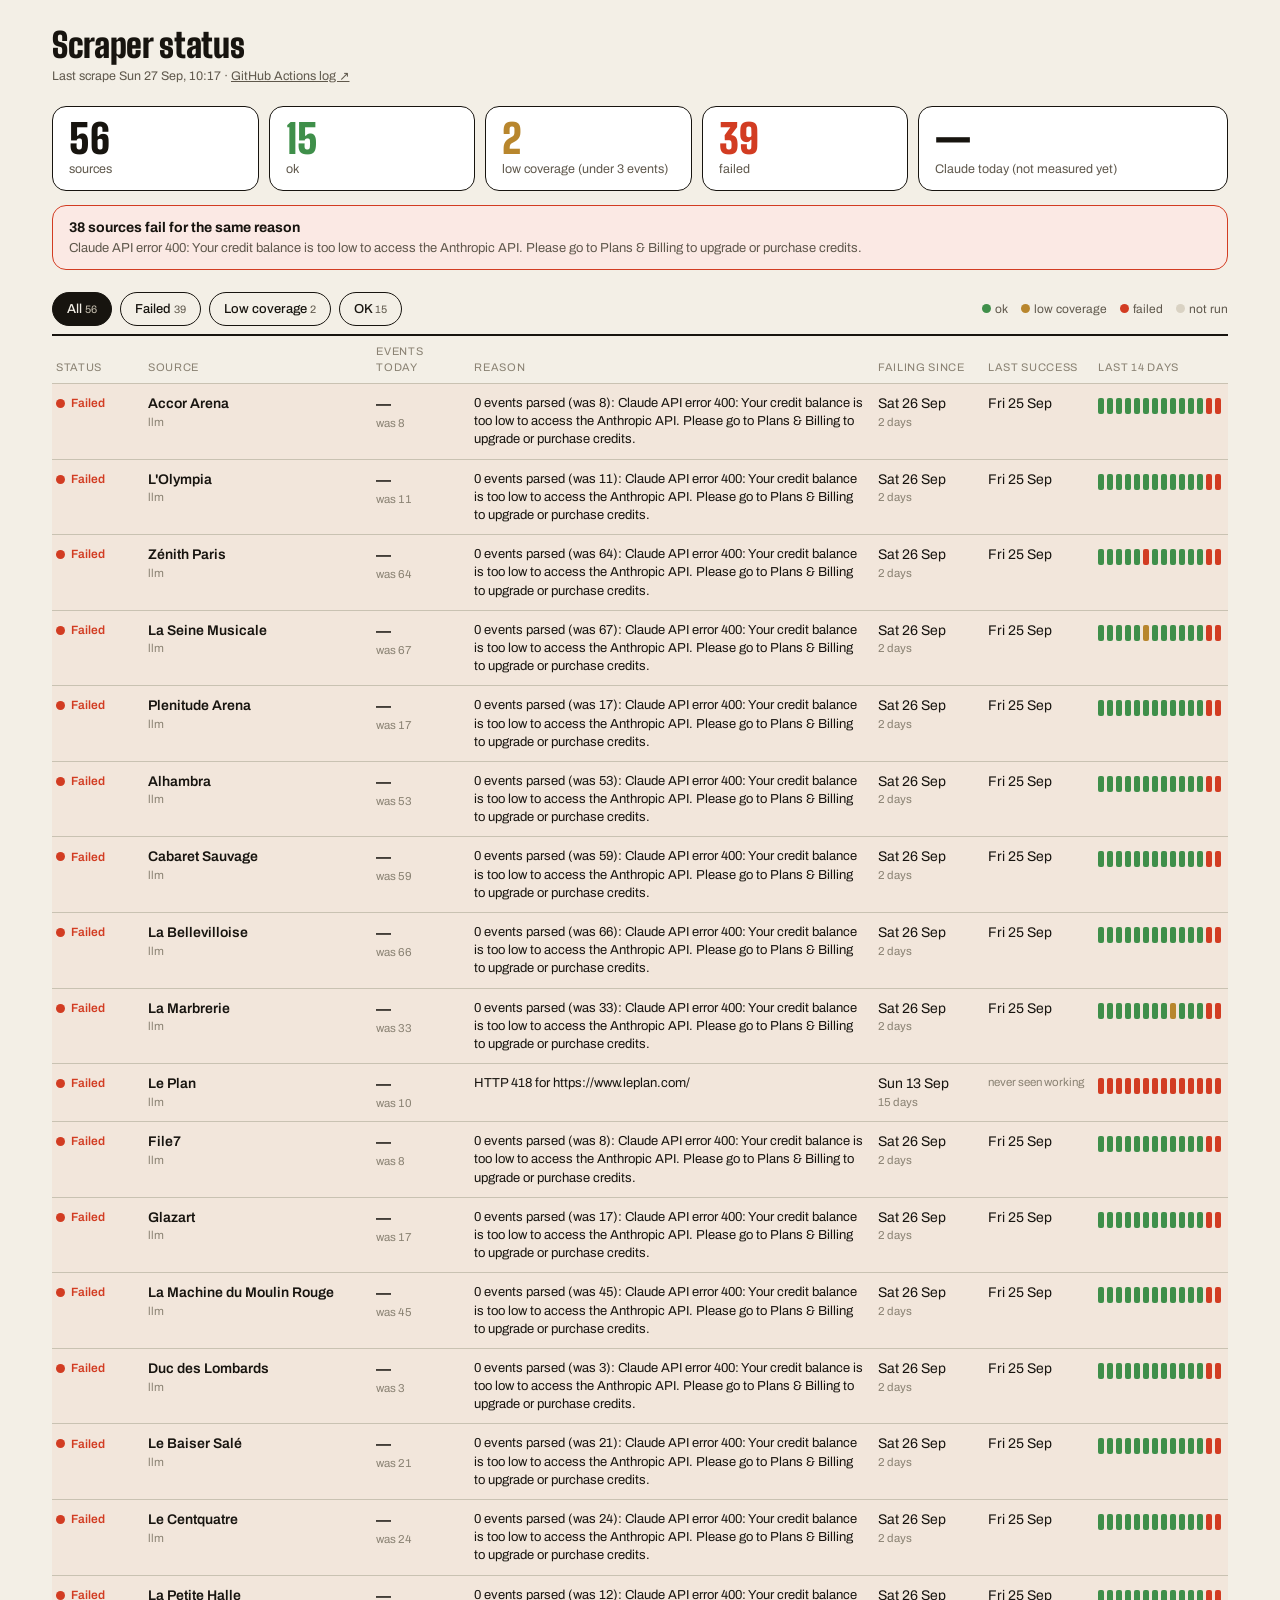
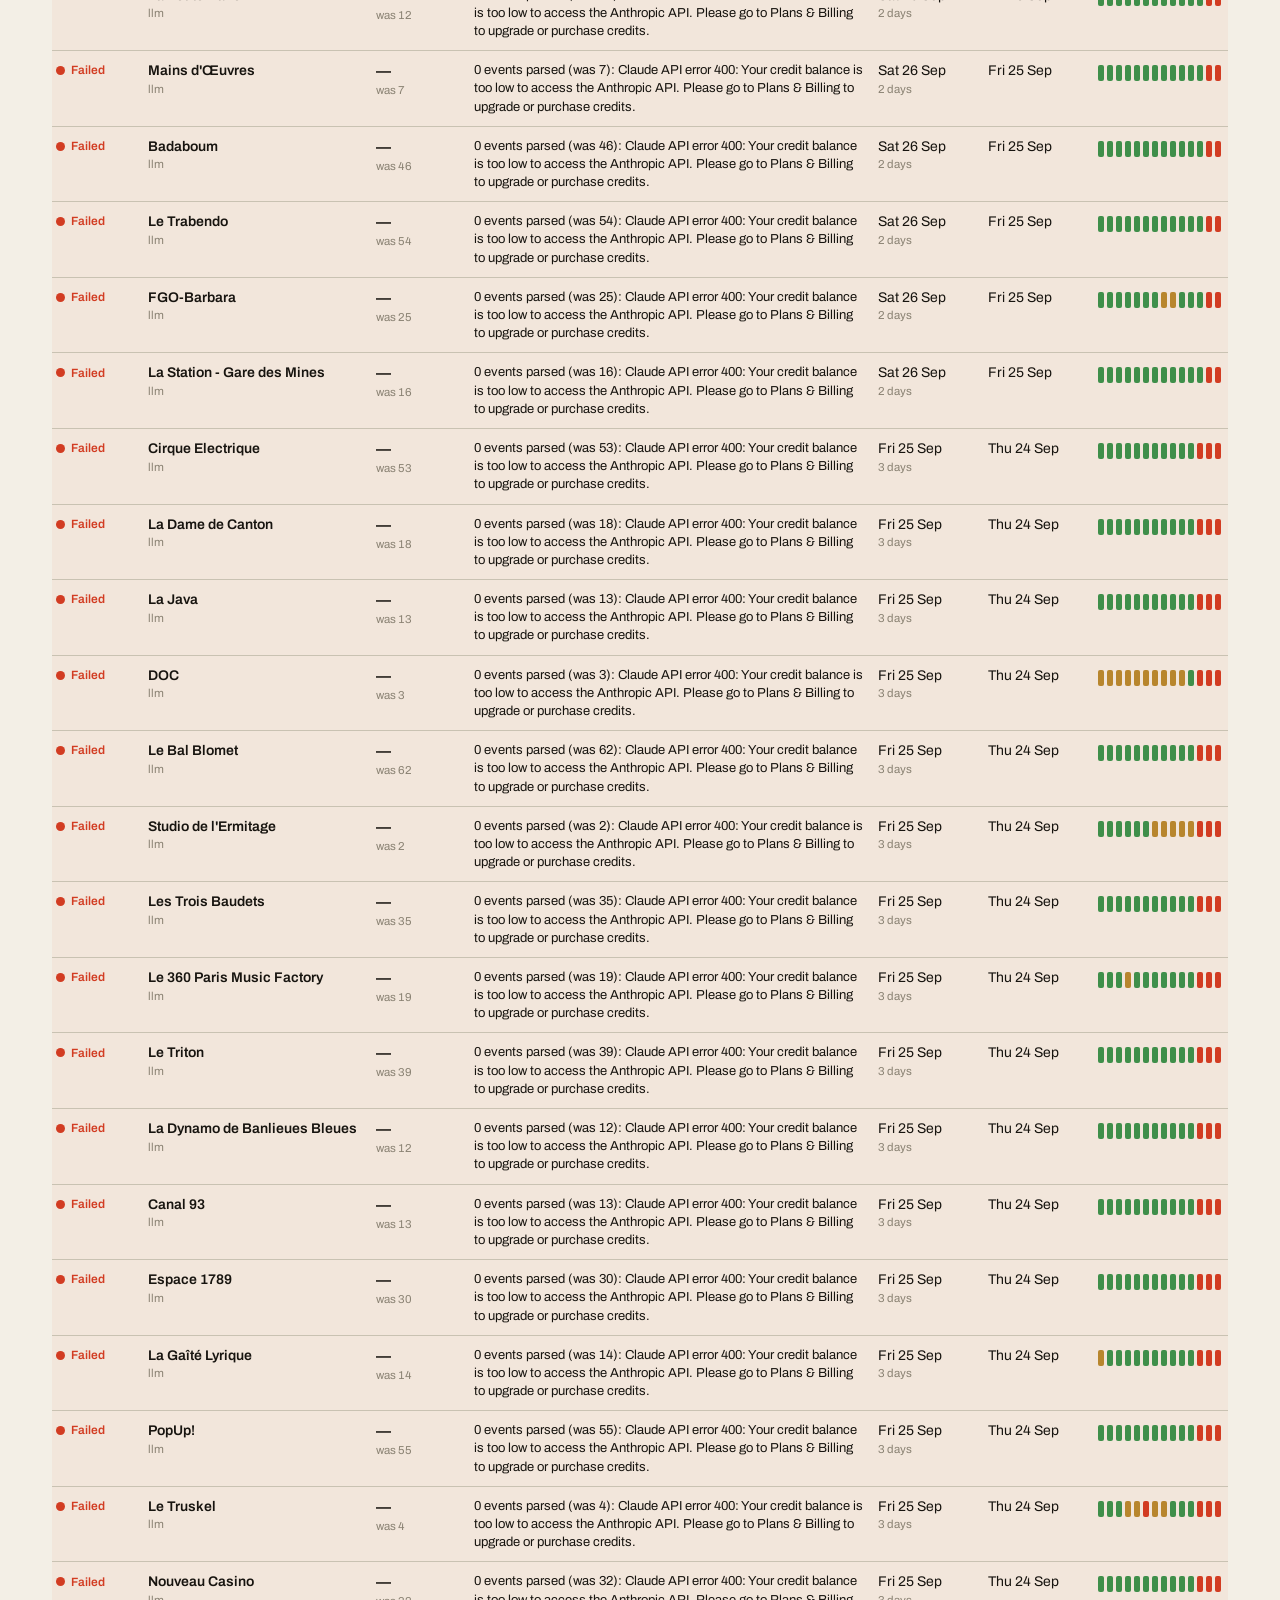
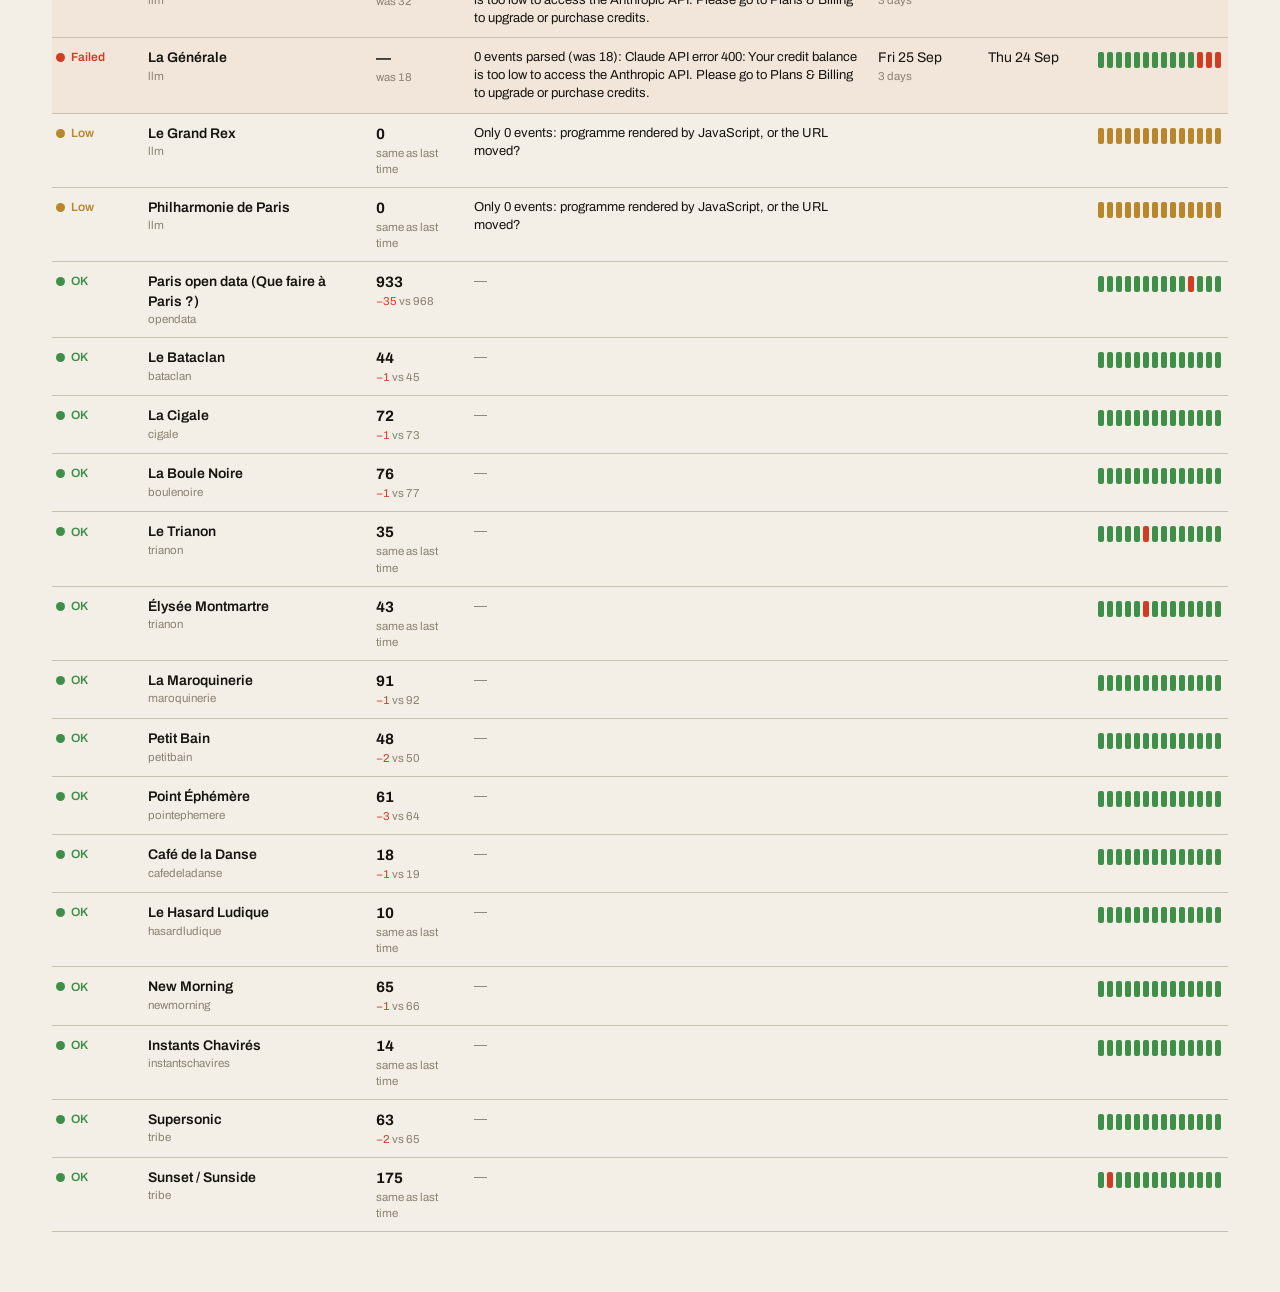
==== web/status/index.html @ c2351238 "Status page moves to /status/, with no link to or from the programme Co-Authored-By: Claude Fable 5." ====
<!doctype html>
<html lang="en">
<head>
<meta charset="utf-8">
<meta name="viewport" content="width=device-width, initial-scale=1">
<meta name="robots" content="noindex">
<title>Scraper status</title>
<link rel="preconnect" href="https://fonts.googleapis.com">
<link rel="preconnect" href="https://fonts.gstatic.com" crossorigin>
<link href="https://fonts.googleapis.com/css2?family=Big+Shoulders+Display:wght@500;700;900&family=Archivo:wdth,wght@75..100,400;75..100,500;75..100,600;75..100,700&display=swap" rel="stylesheet">
<link rel="stylesheet" href="status.css?v=2">
</head>
<body>
<header class="top">
  <h1>Scraper status</h1>
  <p class="meta" id="meta">Loading…</p>
</header>
<main>
  <section class="tiles" id="tiles"></section>
  <div id="cause"></div>
  <div class="bar">
    <div class="filters" id="filters" role="group" aria-label="Filter the sources"></div>
    <span class="legend"><i class="dot ok"></i>ok <i class="dot low"></i>low coverage <i class="dot failed"></i>failed <i class="dot none"></i>not run</span>
  </div>
  <div class="rows" id="rows"></div>
  <section id="fixes"></section>
</main>
<script src="status.js?v=2"></script>
</body>
</html>
---- web/status/status.css ----
/* Scraper status page (REM-45): the paper and ink of the programme, one row per source. */
:root {
  --paper: #f3efe6; --paper2: #ece2d4; --white: #fff;
  --ink: #17140f; --muted: #5f584c; --faint: #8a8273; --line: #c9c2b2;
  --ok: #3f8f4a; --low: #b8862d; --failed: #d23c22; --none: #d9d2c3;
  --display: "Big Shoulders Display", "Arial Narrow", Impact, sans-serif;
  --body: Archivo, system-ui, -apple-system, "Segoe UI", sans-serif;
}
* { box-sizing: border-box; }
html, body { margin: 0; background: var(--paper); color: var(--ink); font: 14px/1.4 var(--body); }
a { color: inherit; }
button { font: inherit; color: inherit; cursor: pointer; }
:focus-visible { outline: 2px solid var(--low); outline-offset: 2px; }
.top, main { max-width: 1240px; margin: 0 auto; padding: 0 32px; }
.top { padding-top: 22px; }
h1 { margin: 6px 0 0; font-family: var(--display); font-weight: 900; font-size: 34px; line-height: 1; letter-spacing: -.01em; }
.meta { margin: 6px 0 0; color: var(--muted); font-size: 12.5px; }
main { padding-bottom: 60px; }

.tiles { display: grid; grid-template-columns: repeat(4, minmax(0, 1fr)) minmax(0, 1.5fr); gap: 10px; margin-top: 20px; }
.tile { border: 1.5px solid var(--ink); border-radius: 14px; padding: 12px 16px; background: var(--white); }
.tile b { display: block; font-family: var(--display); font-weight: 900; font-size: 40px; line-height: 1; }
.tile span { font-size: 12.5px; color: var(--muted); }
.tile.failed b { color: var(--failed); }
.tile.low b { color: var(--low); }
.tile.ok b { color: var(--ok); }
.tile.cost { position: relative; }
.tile small { display: block; font-size: 11.5px; color: var(--faint); overflow-wrap: anywhere; }
.bars { position: absolute; right: 14px; top: 14px; display: flex; align-items: flex-end; gap: 2px; height: 26px; }
.bars i { width: 5px; border-radius: 1.5px; background: var(--ink); }
.bars i.none { height: 2px; background: var(--none); }

.cause { margin-top: 14px; padding: 12px 16px; border-radius: 14px; border: 1.5px solid var(--failed); background: #fbe9e4; }
.cause b { display: block; }
.cause span { color: var(--muted); font-size: 13px; overflow-wrap: anywhere; }

.bar { display: flex; align-items: center; justify-content: space-between; gap: 10px 20px; flex-wrap: wrap; margin: 22px 0 8px; }
.filters { display: flex; gap: 8px; flex-wrap: wrap; }
.filters button { height: 34px; padding: 0 14px; border-radius: 999px; border: 1.5px solid var(--ink); background: none; font-weight: 500; font-size: 13px; white-space: nowrap; }
.filters button small { color: var(--muted); font-weight: 400; }
.filters button[aria-pressed="true"] { background: var(--ink); color: var(--paper); }
.filters button[aria-pressed="true"] small { color: var(--line); }
.legend { font-size: 12px; color: var(--muted); white-space: nowrap; }
.legend .dot { margin: 0 4px 0 10px; }
.dot { display: inline-block; width: 9px; height: 9px; border-radius: 50%; background: var(--none); vertical-align: baseline; }
.dot.ok { background: var(--ok); } .dot.low { background: var(--low); } .dot.failed { background: var(--failed); }

/* one grid per row so the phone can restack the cells */
.rows { border-top: 2px solid var(--ink); }
.row, .head { display: grid; grid-template-columns: 78px minmax(130px, 1.1fr) 84px minmax(160px, 2fr) 96px 96px 126px; gap: 4px 14px; align-items: start; padding: 10px 4px; border-bottom: 1px solid var(--line); }
.head { font-size: 11px; text-transform: uppercase; letter-spacing: .06em; color: var(--faint); padding: 8px 4px; align-items: end; }
.row.failed { background: rgba(210, 60, 34, .05); }
.badge { display: inline-flex; align-items: center; gap: 6px; font-size: 12px; font-weight: 600; white-space: nowrap; }
.badge.failed { color: var(--failed); } .badge.low { color: var(--low); } .badge.ok { color: var(--ok); }
.src a { font-weight: 600; text-decoration: none; }
.src a:hover { text-decoration: underline; }
.src small, .cell small { display: block; color: var(--faint); font-size: 11.5px; }
.num { font-variant-numeric: tabular-nums; }
.num b { font-size: 15px; }
.down { color: var(--failed); } .up { color: var(--ok); }
.why { color: var(--ink); font-size: 13px; overflow-wrap: anywhere; }
.why.none { color: var(--faint); }
.days { display: flex; gap: 3px; align-items: center; padding-top: 4px; }
.days i { flex: none; width: 6px; height: 16px; border-radius: 2px; background: var(--none); }
.days i.ok { background: var(--ok); } .days i.low { background: var(--low); } .days i.failed { background: var(--failed); }
.empty { padding: 30px 4px; color: var(--muted); }
.lab { display: none; }

#fixes h2 { margin: 34px 0 8px; font-family: var(--display); font-weight: 900; font-size: 24px; }
.fix { padding: 10px 4px; border-top: 1px solid var(--line); font-size: 13px; }
.fix small { color: var(--muted); }

@media (max-width: 860px) {
  .top, main { padding-left: 16px; padding-right: 16px; }
  .tiles { grid-template-columns: repeat(2, minmax(0, 1fr)); }
  .tile.cost { grid-column: 1 / -1; }
  .tile b { font-size: 32px; }
  .legend { display: none; }
  .head { display: none; }
  .row { grid-template-columns: 1fr auto; gap: 4px 12px; padding: 12px 2px; }
  .row .st { grid-column: 2; grid-row: 1; text-align: right; }
  .row .src { grid-column: 1; grid-row: 1; min-width: 0; }
  .row .why { grid-column: 1 / -1; }
  .row .why.none { display: none; }
  .row .num, .row .since, .row .last { grid-column: 1 / -1; display: flex; gap: 6px; align-items: baseline; font-size: 12.5px; }
  .row .since:empty, .row .last:empty { display: none; }
  .row .cell small { display: inline; }
  .row .src small { display: block; }
  .row .days { grid-column: 1 / -1; }
  .lab { display: inline; color: var(--faint); font-size: 11.5px; min-width: 92px; }
  .num b { font-size: 13px; }
}
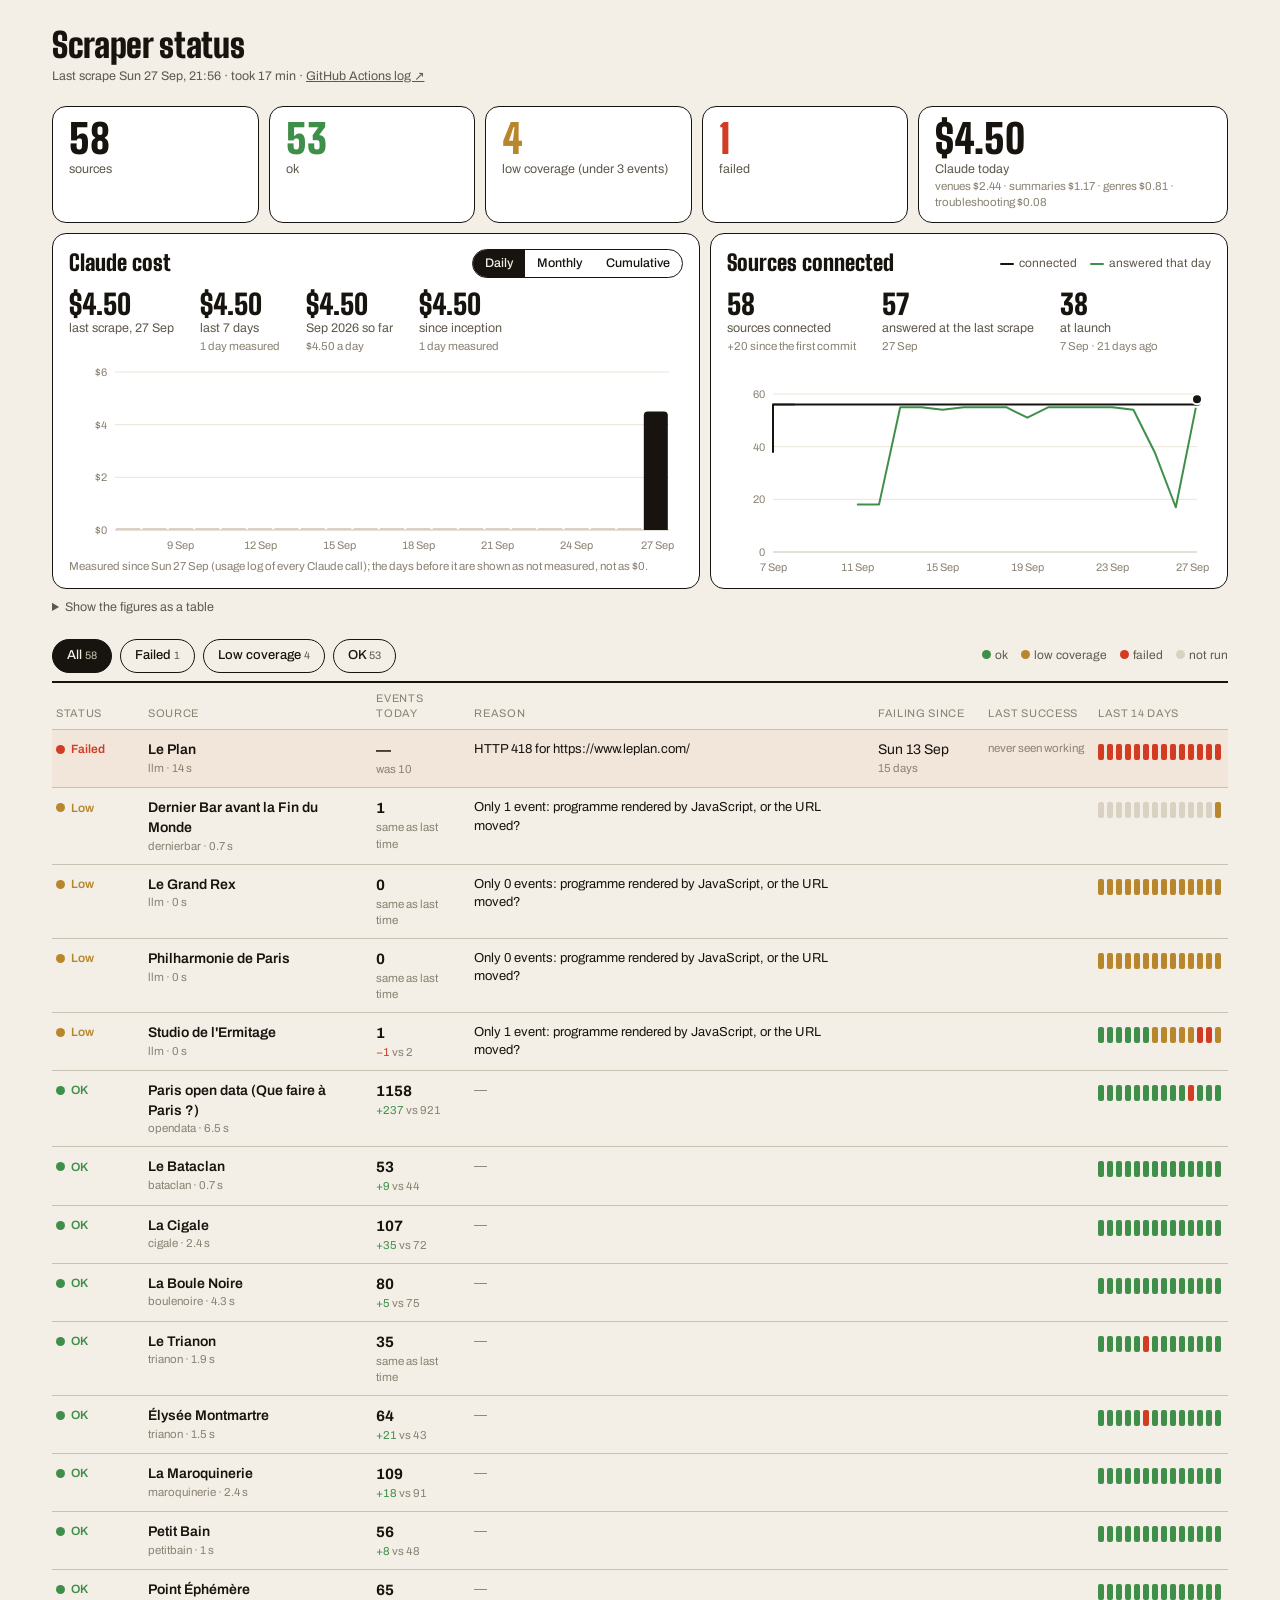
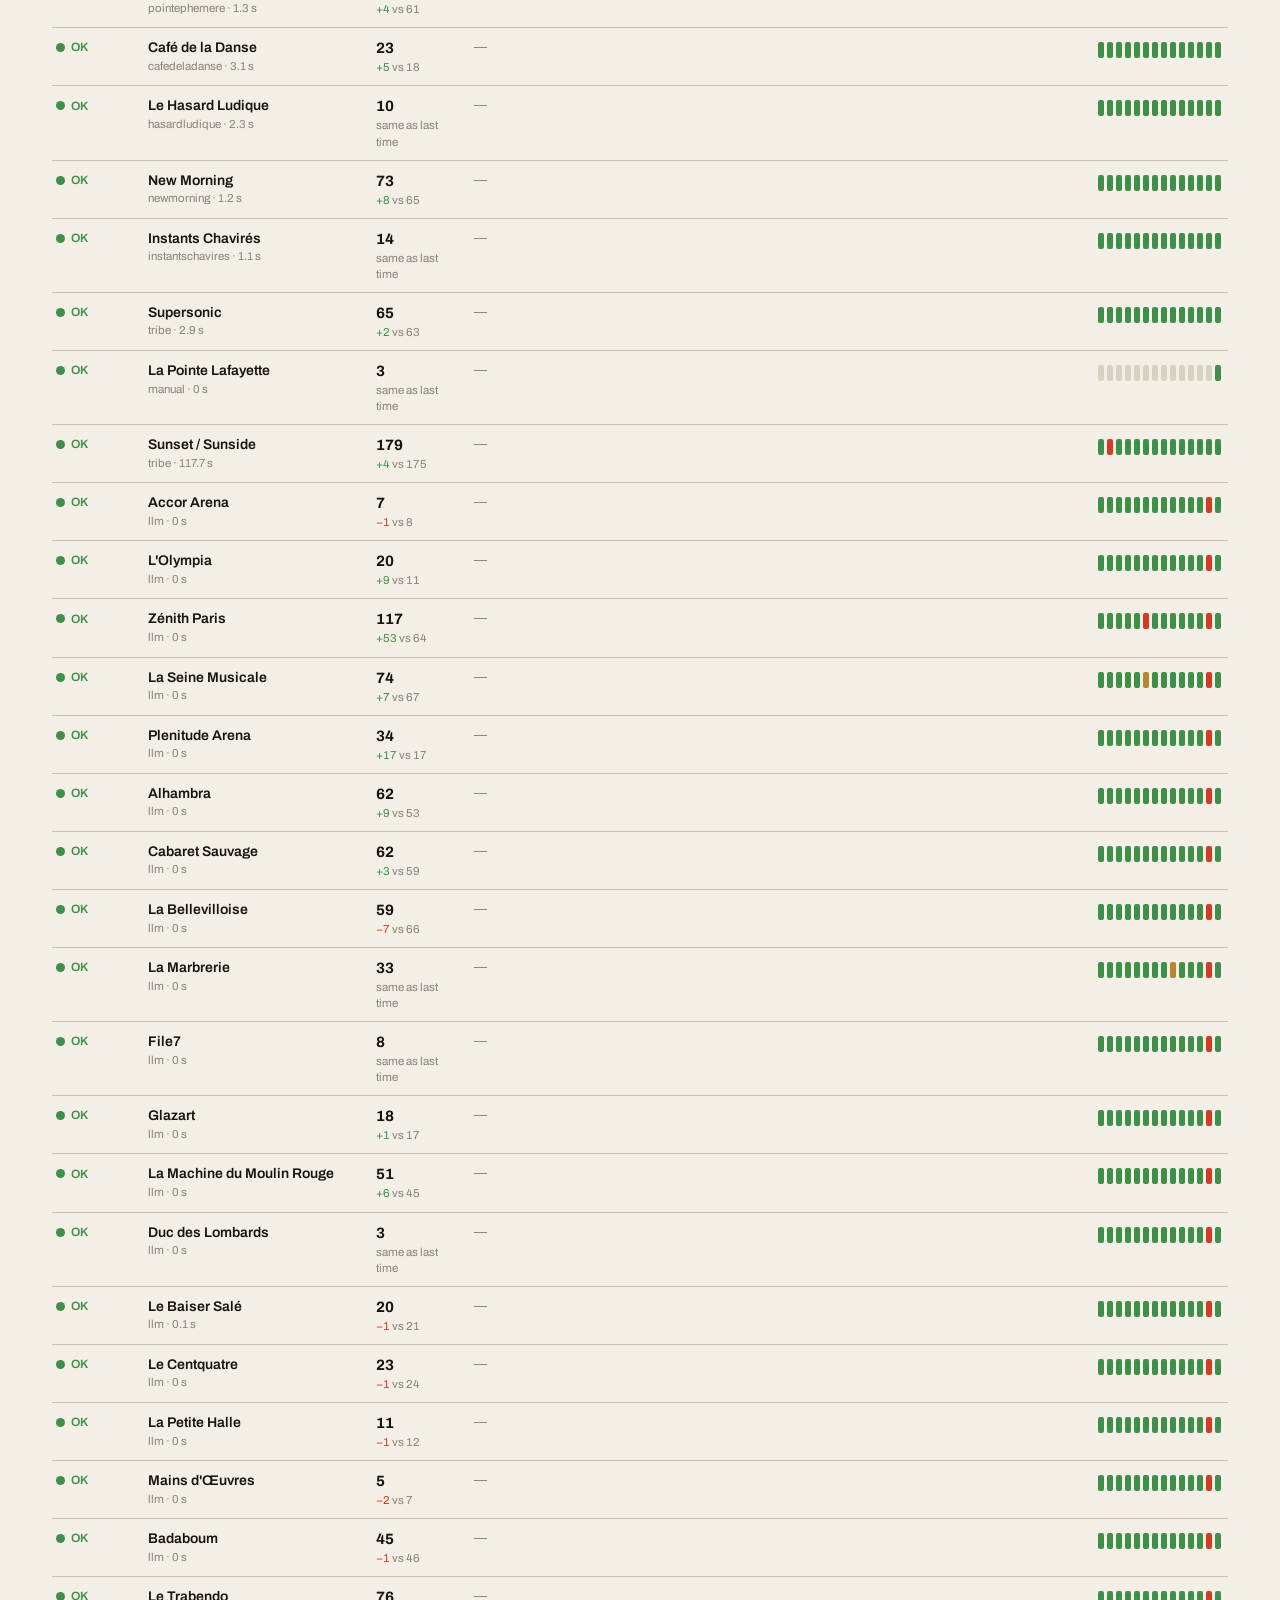
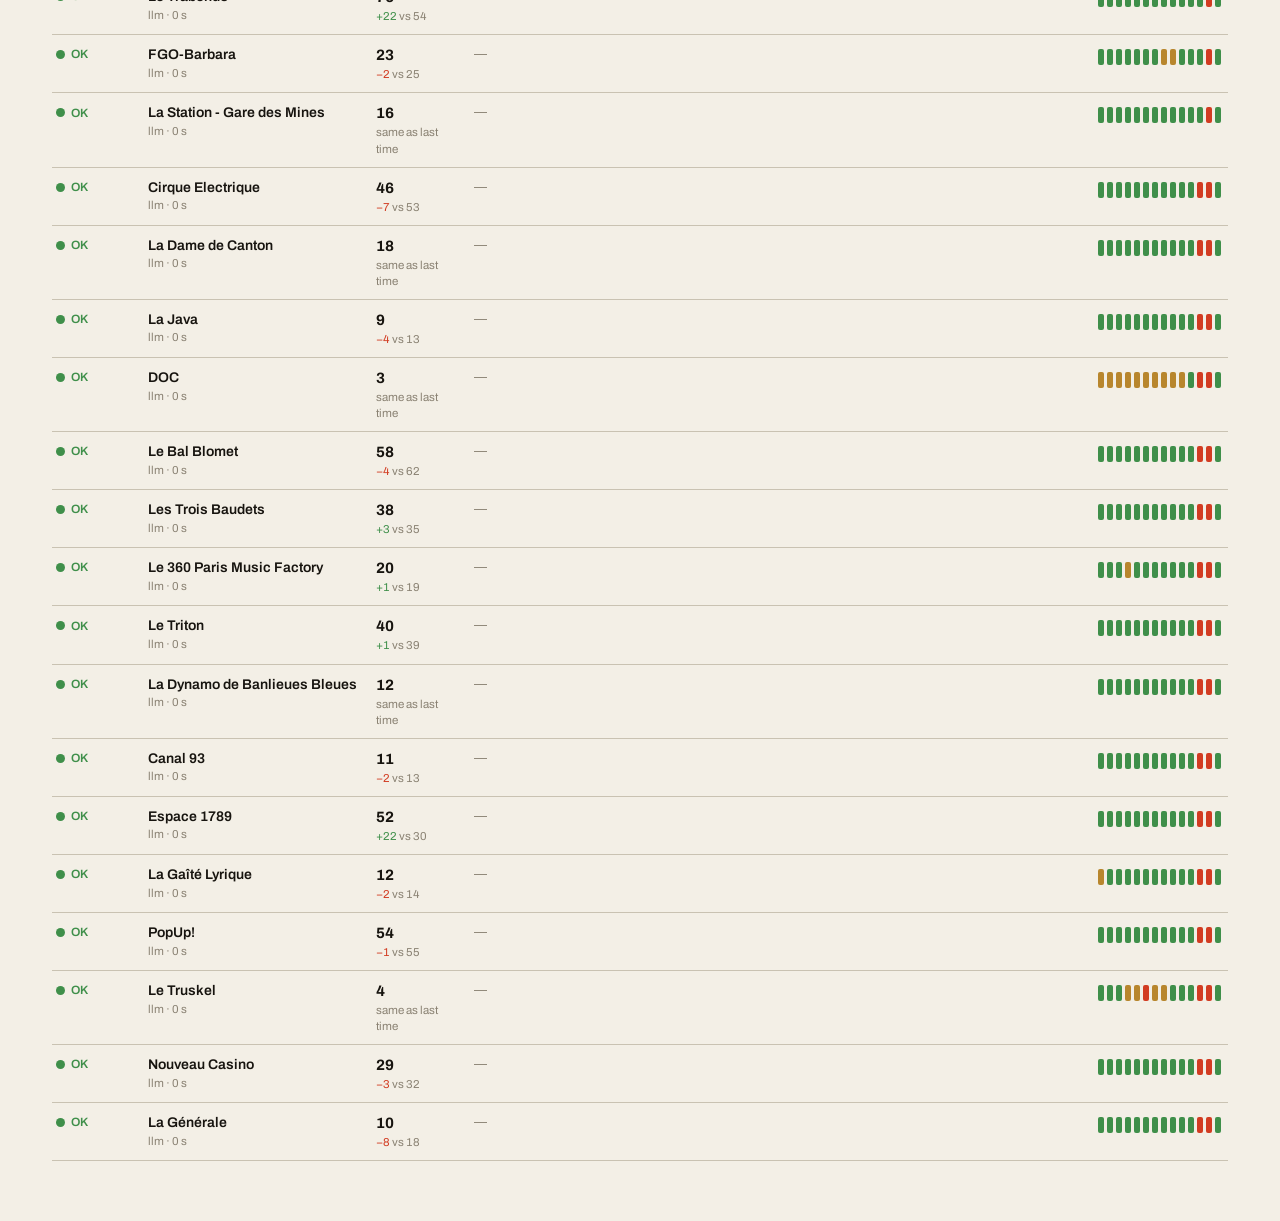
==== commit 8954be8e: "REM-68: status page charts, Claude cost (daily, monthly, cumulative) and sources connected over time" ====
--- a/web/status/index.html
+++ b/web/status/index.html
@@ -8,7 +8,7 @@
 <link rel="preconnect" href="https://fonts.googleapis.com">
 <link rel="preconnect" href="https://fonts.gstatic.com" crossorigin>
 <link href="https://fonts.googleapis.com/css2?family=Big+Shoulders+Display:wght@500;700;900&family=Archivo:wdth,wght@75..100,400;75..100,500;75..100,600;75..100,700&display=swap" rel="stylesheet">
-<link rel="stylesheet" href="status.css?v=2">
+<link rel="stylesheet" href="status.css?v=3">
 </head>
 <body>
 <header class="top">
@@ -18,6 +18,21 @@
 <main>
   <section class="tiles" id="tiles"></section>
   <div id="cause"></div>
+  <section class="trends" id="trends" hidden>
+    <article class="card" id="cost">
+      <header><h2>Claude cost</h2><div class="seg" role="group" aria-label="Period of the cost chart"></div></header>
+      <div class="stats"></div>
+      <div class="plot"></div>
+      <p class="note"></p>
+    </article>
+    <article class="card" id="sources">
+      <header><h2>Sources connected</h2>
+        <span class="keys"><i class="key"></i>connected <i class="key ok"></i>answered that day</span></header>
+      <div class="stats"></div>
+      <div class="plot"></div>
+    </article>
+    <details id="figures"></details>
+  </section>
   <div class="bar">
     <div class="filters" id="filters" role="group" aria-label="Filter the sources"></div>
     <span class="legend"><i class="dot ok"></i>ok <i class="dot low"></i>low coverage <i class="dot failed"></i>failed <i class="dot none"></i>not run</span>
@@ -26,5 +41,6 @@
   <section id="fixes"></section>
 </main>
 <script src="status.js?v=2"></script>
+<script src="charts.js?v=1"></script>
 </body>
 </html>
--- a/web/status/status.css
+++ b/web/status/status.css
@@ -33,6 +33,55 @@
 .cause { margin-top: 14px; padding: 12px 16px; border-radius: 14px; border: 1.5px solid var(--failed); background: #fbe9e4; }
 .cause b { display: block; }
 .cause span { color: var(--muted); font-size: 13px; overflow-wrap: anywhere; }
+
+/* charts (REM-68): cost and sources over time */
+.trends { display: grid; grid-template-columns: minmax(0, 1.25fr) minmax(0, 1fr); gap: 10px; margin-top: 10px; }
+.trends[hidden] { display: none; }
+.card { border: 1.5px solid var(--ink); border-radius: 14px; padding: 14px 16px 10px; background: var(--white); min-width: 0; display: flex; flex-direction: column; }
+.card header { display: flex; align-items: center; justify-content: space-between; gap: 8px 14px; flex-wrap: wrap; min-height: 30px; }
+.card h2 { margin: 0; font-family: var(--display); font-weight: 900; font-size: 22px; line-height: 1; }
+.seg { display: flex; border: 1.5px solid var(--ink); border-radius: 999px; overflow: hidden; }
+.seg button { height: 27px; padding: 0 12px; border: 0; background: none; font-size: 12.5px; font-weight: 500; }
+.seg button[aria-pressed="true"] { background: var(--ink); color: var(--paper); }
+.keys { font-size: 12px; color: var(--muted); white-space: nowrap; }
+.key { display: inline-block; width: 14px; height: 2px; border-radius: 1px; background: var(--ink); vertical-align: middle; margin: 0 5px 0 10px; }
+.key.ok { background: var(--ok); }
+.stats { display: flex; flex-wrap: wrap; gap: 8px 26px; margin: 12px 0 6px; }
+.stat b { display: block; font-family: var(--display); font-weight: 900; font-size: 28px; line-height: 1; }
+.stat span { font-size: 12.5px; color: var(--muted); }
+.stat small { display: block; font-size: 11.5px; color: var(--faint); }
+.plot { position: relative; margin-top: auto; }
+.plot svg { display: block; touch-action: pan-y; }
+.plot .grid { stroke: #e9e4d8; stroke-width: 1; }
+.plot .grid.base { stroke: var(--line); }
+.plot .tick { font: 11px var(--body); fill: var(--faint); font-variant-numeric: tabular-nums; }
+.plot .col { fill: var(--ink); }
+.plot .col.none { fill: var(--none); }
+.plot svg.hover .col:not(.on):not(.none) { opacity: .4; }
+.plot .line { fill: none; stroke: var(--ink); stroke-width: 2; stroke-linejoin: round; stroke-linecap: round; }
+.plot .line.ok { stroke: var(--ok); }
+.tip i { filter: brightness(1.35); }
+.plot .wash { fill: var(--ink); opacity: .08; }
+.plot .dot { stroke: var(--white); stroke-width: 2; }
+.plot .cross { stroke: var(--faint); stroke-width: 1; }
+.plot .empty { padding: 40px 0; }
+.tip { position: absolute; z-index: 2; pointer-events: none; padding: 8px 10px; border-radius: 8px; background: var(--ink); color: var(--paper); font-size: 12px; white-space: nowrap; }
+.tip b { display: block; margin-bottom: 3px; font-weight: 500; color: var(--line); }
+.tip div { display: flex; align-items: center; gap: 6px; }
+.tip i { width: 10px; height: 3px; border-radius: 1px; }
+.tip strong { font-weight: 700; font-variant-numeric: tabular-nums; }
+.tip span { color: var(--line); }
+.note { order: 1; margin: 2px 0 4px; font-size: 11.5px; color: var(--faint); }
+.note:empty { display: none; }
+#figures { grid-column: 1 / -1; font-size: 12.5px; }
+#figures summary { cursor: pointer; color: var(--muted); width: fit-content; }
+.tables { display: grid; grid-template-columns: minmax(0, 1fr) minmax(0, 1.25fr); gap: 10px 28px; align-items: start; margin-top: 8px; max-height: 320px; overflow: auto; }
+table { border-collapse: collapse; width: 100%; font-variant-numeric: tabular-nums; }
+caption { text-align: left; font-weight: 600; padding-bottom: 4px; }
+th, td { text-align: right; padding: 4px 8px; border-bottom: 1px solid var(--line); }
+th:first-child, td:first-child { text-align: left; padding-left: 0; }
+th { font-size: 11px; font-weight: 400; text-transform: uppercase; letter-spacing: .06em; color: var(--faint); }
+.na { color: var(--faint); }
 
 .bar { display: flex; align-items: center; justify-content: space-between; gap: 10px 20px; flex-wrap: wrap; margin: 22px 0 8px; }
 .filters { display: flex; gap: 8px; flex-wrap: wrap; }
@@ -75,6 +124,8 @@
   .tiles { grid-template-columns: repeat(2, minmax(0, 1fr)); }
   .tile.cost { grid-column: 1 / -1; }
   .tile b { font-size: 32px; }
+  .trends, .tables { grid-template-columns: minmax(0, 1fr); }
+  .stat b { font-size: 24px; }
   .legend { display: none; }
   .head { display: none; }
   .row { grid-template-columns: 1fr auto; gap: 4px 12px; padding: 12px 2px; }
